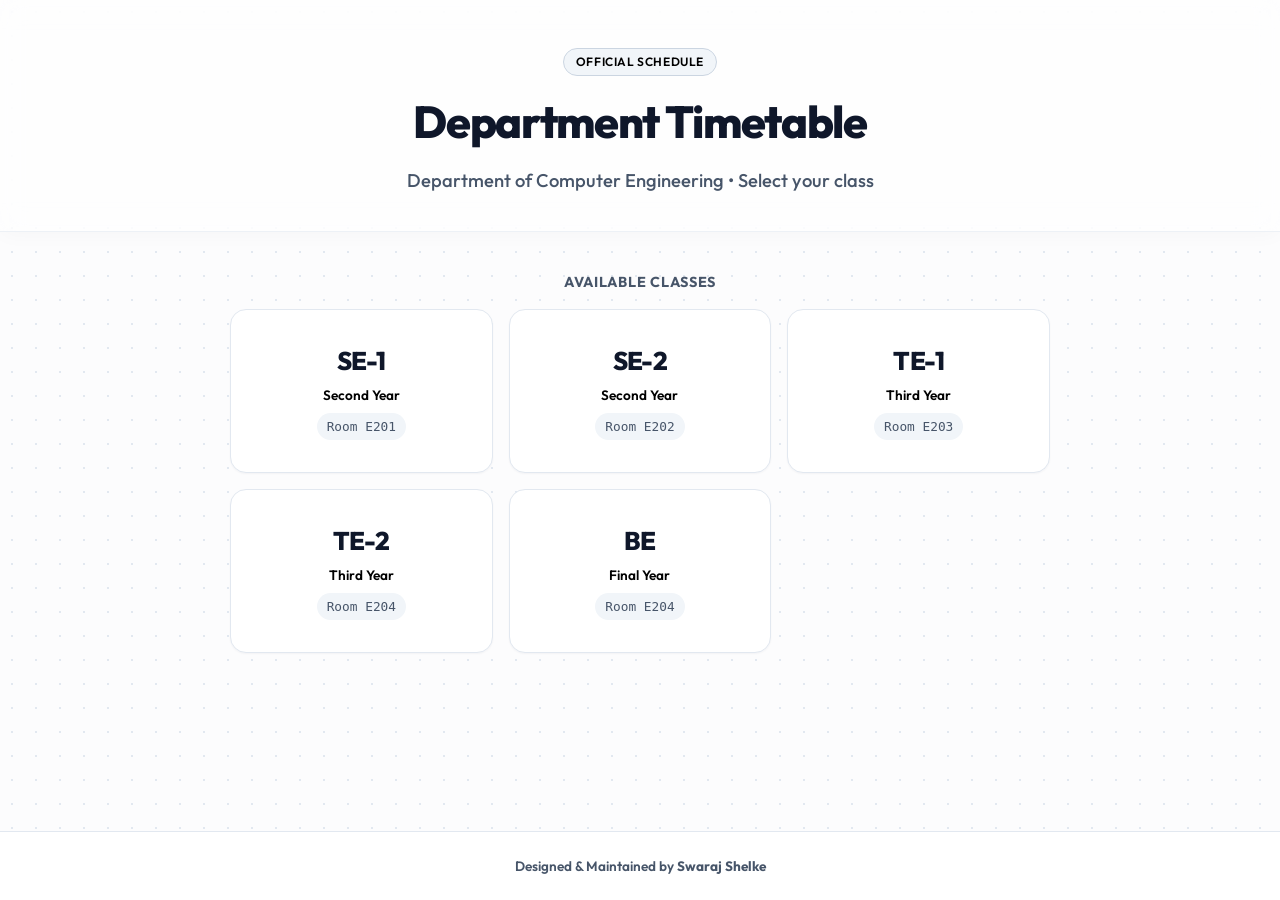
==== index.html @ cf3f2c9e "removed kilo" ====
<!DOCTYPE html>
<html lang="en">
<head>
  <meta charset="UTF-8" />
  <meta name="viewport" content="width=device-width, initial-scale=1.0, maximum-scale=1.0" />
  <title>Department Timetable Viewer | Computer Engineering</title>
  <meta name="description" content="Fast, reliable, and clean class timetables for Computer Engineering students - SE1, SE2, TE1, TE2, and BE." />
  
  <!-- Styling -->
  <link rel="stylesheet" href="assets/css/style.css" />
</head>
<body>
  <div id="app">
    
    <!-- ==========================================
         LANDING VIEW (Class Selection)
         ========================================== -->
    <div id="landing-view" class="landing-container">
      <header class="landing-header">
        <div class="landing-badge">Official Schedule</div>
        <h1>Department Timetable</h1>
        <p>Department of Computer Engineering • Select your class</p>
      </header>

      <main class="landing-main">
        <div class="class-grid-title">Available Classes</div>
        <div class="class-grid">
          
          <div class="class-card" onclick="navigateTo('SE1')">
            <span class="class-card-name">SE-1</span>
            <span class="class-card-year">Second Year</span>
            <span class="class-card-room">Room E201</span>
          </div>

          <div class="class-card" onclick="navigateTo('SE2')">
            <span class="class-card-name">SE-2</span>
            <span class="class-card-year">Second Year</span>
            <span class="class-card-room">Room E202</span>
          </div>

          <div class="class-card" onclick="navigateTo('TE1')">
            <span class="class-card-name">TE-1</span>
            <span class="class-card-year">Third Year</span>
            <span class="class-card-room">Room E203</span>
          </div>

          <div class="class-card" onclick="navigateTo('TE2')">
            <span class="class-card-name">TE-2</span>
            <span class="class-card-year">Third Year</span>
            <span class="class-card-room">Room E204</span>
          </div>

          <div class="class-card" onclick="navigateTo('BE')">
            <span class="class-card-name">BE</span>
            <span class="class-card-year">Final Year</span>
            <span class="class-card-room">Room E204</span>
          </div>

        </div>
      </main>

      <footer class="footer">
        <div class="footer-content">
          <div class="footer-creator">Designed & Maintained by <strong>Swaraj Shelke</strong></div>
        </div>
      </footer>
    </div>

    <!-- ==========================================
         TIMETABLE VIEW (Dynamic Class Schedule)
         ========================================== -->
    <div id="timetable-view" class="view-container" style="display: none;">
      
      <!-- Sticky Topbar Header -->
      <header class="topbar">
        <button class="back-btn" onclick="navigateTo('landing')" title="Back to Classes" aria-label="Back to classes">
          &larr;
        </button>
        <div class="topbar-info">
          <h1 id="view-title">Class Timetable</h1>
          <p id="view-subtitle">Computer Engineering</p>
        </div>
        <div class="live-clock-badge">
          <span class="live-clock-dot"></span>
          <span id="live-clock">--:--</span>
        </div>
      </header>

      <!-- Sticky Day and Batch Filter Controls -->
      <div class="controls-wrapper">
        <div id="day-strip" class="day-strip">
          <!-- Day Buttons injected dynamically by js/app.js -->
        </div>

        <div id="batch-strip-wrapper" class="batch-strip" style="display: none;">
          <div id="batch-strip" class="batch-strip">
            <!-- Batch Buttons injected dynamically by js/app.js -->
          </div>
        </div>
      </div>

      <!-- Main Schedule Content -->
      <main id="timetable-content" class="timetable-container">
        <!-- Schedule Cards injected dynamically by js/app.js -->
      </main>

    </div>

  </div>

  <!-- Scripts -->
  <script src="assets/js/data.js"></script>
  <script src="assets/js/app.js"></script>
</body>
</html>
---- assets/css/style.css ----
/* =========================================================
   Department of Computer Engineering - Timetable Styles
   Designed for clean readability, fast scanning, and mobile UX
   ========================================================= */

@import url('https://fonts.googleapis.com/css2?family=Outfit:wght@400;500;600;700;800&display=swap');

:root {
  --bg-app: #fcfcfd;
  --bg-surface: #ffffff;
  --bg-elevated: #ffffff;
  --bg-muted: #f1f5f9;
  --bg-hover: #f8fafc;
  
  --border-subtle: #e2e8f0;
  --border-strong: #cbd5e1;
  
  --text-main: #0f172a;
  --text-muted: #475569;
  --text-dim: #94a3b8;
  
  --primary: #000000;
  --primary-hover: #1e293b;
  --primary-light: #f1f5f9;
  --primary-border: #cbd5e1;
  
  --live-bg: #ecfdf5;
  --live-text: #059669;
  --live-border: #a7f3d0;
  --live-dot: #10b981;
  
  --next-bg: #fffbeb;
  --next-text: #d97706;
  --next-border: #fde68a;
  
  --radius-sm: 8px;
  --radius-md: 12px;
  --radius-lg: 16px;
  --radius-full: 9999px;
  
  --shadow-sm: 0 1px 2px 0 rgba(15, 23, 42, 0.04);
  --shadow-md: 0 4px 12px -2px rgba(15, 23, 42, 0.06), 0 2px 4px -2px rgba(15, 23, 42, 0.03);
  --shadow-lg: 0 12px 24px -4px rgba(15, 23, 42, 0.08), 0 4px 6px -2px rgba(15, 23, 42, 0.03);
  --shadow-card: 0 2px 10px rgba(15, 23, 42, 0.04), 0 1px 2px rgba(15, 23, 42, 0.02);
}

/* Reset & Base */
*, *::before, *::after {
  box-sizing: border-box;
  margin: 0;
  padding: 0;
  -webkit-tap-highlight-color: transparent;
}

body {
  font-family: "Outfit", -apple-system, BlinkMacSystemFont, "Segoe UI", Roboto, sans-serif;
  background-color: var(--bg-app);
  color: var(--text-main);
  line-height: 1.5;
  min-height: 100vh;
  display: flex;
  flex-direction: column;
  -webkit-font-smoothing: antialiased;
  -moz-osx-font-smoothing: grayscale;
}

/* Animations */
@keyframes slideUpFade {
  0% { opacity: 0; transform: translateY(12px); }
  100% { opacity: 1; transform: translateY(0); }
}

.animate-enter {
  animation: slideUpFade 0.5s cubic-bezier(0.16, 1, 0.3, 1) forwards;
  opacity: 0;
}

#app {
  display: flex;
  flex-direction: column;
  min-height: 100vh;
  width: 100%;
}

/* =========================================================
   LANDING PAGE
   ========================================================= */
.landing-container {
  flex: 1;
  display: flex;
  flex-direction: column;
  min-height: 100vh;
  background-color: var(--bg-app);
  background-image: radial-gradient(var(--border-subtle) 1px, transparent 1px);
  background-size: 24px 24px;
}

.landing-header {
  background: rgba(255, 255, 255, 0.6);
  backdrop-filter: blur(12px);
  -webkit-backdrop-filter: blur(12px);
  padding: 48px 24px 36px;
  text-align: center;
  border-bottom: 1px solid rgba(226, 232, 240, 0.6);
  box-shadow: 0 4px 20px -2px rgba(15, 23, 42, 0.03);
}

.landing-badge {
  display: inline-flex;
  align-items: center;
  gap: 6px;
  padding: 4px 12px;
  background: var(--primary-light);
  color: var(--primary);
  border: 1px solid var(--primary-border);
  border-radius: var(--radius-full);
  font-size: 0.75rem;
  font-weight: 600;
  text-transform: uppercase;
  letter-spacing: 0.05em;
  margin-bottom: 12px;
}

.landing-header h1 {
  font-size: 2.8rem;
  font-weight: 800;
  color: var(--text-main);
  letter-spacing: -0.03em;
  margin-bottom: 12px;
}

.landing-header p {
  color: var(--text-muted);
  font-size: 1.15rem;
  font-weight: 500;
  max-width: 500px;
  margin: 0 auto;
}

.landing-main {
  flex: 1;
  padding: 40px 20px;
  max-width: 860px;
  margin: 0 auto;
  width: 100%;
}

.class-grid-title {
  font-size: 0.9rem;
  font-weight: 700;
  text-transform: uppercase;
  letter-spacing: 0.05em;
  color: var(--text-muted);
  margin-bottom: 16px;
  text-align: center;
}

.class-grid {
  display: grid;
  grid-template-columns: repeat(auto-fit, minmax(220px, 1fr));
  gap: 16px;
}

.class-card {
  background: var(--bg-surface);
  border: 1px solid var(--border-subtle);
  padding: 32px 24px;
  border-radius: var(--radius-lg);
  cursor: pointer;
  transition: all 0.3s cubic-bezier(0.16, 1, 0.3, 1);
  display: flex;
  flex-direction: column;
  align-items: center;
  text-align: center;
  box-shadow: var(--shadow-sm);
  position: relative;
  overflow: hidden;
}

.class-card::before {
  content: '';
  position: absolute;
  top: 0;
  left: 0;
  right: 0;
  height: 4px;
  background: var(--text-main);
  opacity: 0;
  transform: scaleX(0);
  transform-origin: center;
  transition: all 0.3s cubic-bezier(0.16, 1, 0.3, 1);
}

.class-card:hover {
  border-color: var(--border-strong);
  box-shadow: var(--shadow-lg);
  transform: translateY(-4px);
}

.class-card:hover::before {
  opacity: 1;
  transform: scaleX(1);
}

.class-card-name {
  font-size: 1.6rem;
  font-weight: 800;
  color: var(--text-main);
  letter-spacing: -0.02em;
  margin-bottom: 4px;
}

.class-card-year {
  font-size: 0.85rem;
  font-weight: 600;
  color: var(--primary);
  margin-bottom: 8px;
}

.class-card-room {
  display: inline-flex;
  align-items: center;
  gap: 4px;
  background: var(--bg-muted);
  padding: 4px 10px;
  border-radius: var(--radius-full);
  color: var(--text-muted);
  font-size: 0.8rem;
  font-weight: 500;
  font-family: monospace;
}

/* =========================================================
   TIMETABLE VIEW
   ========================================================= */
.view-container {
  flex: 1;
  display: flex;
  flex-direction: column;
  min-height: 100vh;
}

.topbar {
  background: var(--bg-surface);
  border-bottom: 1px solid var(--border-subtle);
  padding: 16px 20px;
  display: flex;
  align-items: center;
  gap: 16px;
  position: sticky;
  top: 0;
  z-index: 50;
  box-shadow: 0 1px 3px rgba(0, 0, 0, 0.03);
}

.back-btn {
  display: inline-flex;
  align-items: center;
  justify-content: center;
  width: 38px;
  height: 38px;
  background: var(--bg-muted);
  border: 1px solid var(--border-subtle);
  border-radius: var(--radius-md);
  color: var(--text-main);
  text-decoration: none;
  font-size: 1.2rem;
  font-weight: 600;
  transition: all 0.15s ease;
  cursor: pointer;
  flex-shrink: 0;
}

.back-btn:hover {
  background: var(--bg-hover);
  color: var(--primary);
  border-color: var(--primary-border);
}

.topbar-info {
  flex: 1;
  min-width: 0;
}

.topbar-info h1 {
  font-size: 1.25rem;
  font-weight: 800;
  color: var(--text-main);
  letter-spacing: -0.01em;
  white-space: nowrap;
  overflow: hidden;
  text-overflow: ellipsis;
}

.topbar-info p {
  color: var(--text-muted);
  font-size: 0.8rem;
  font-weight: 500;
  white-space: nowrap;
  overflow: hidden;
  text-overflow: ellipsis;
}

.live-clock-badge {
  display: inline-flex;
  align-items: center;
  gap: 6px;
  background: var(--bg-muted);
  border: 1px solid var(--border-subtle);
  padding: 6px 12px;
  border-radius: var(--radius-full);
  font-size: 0.75rem;
  font-family: monospace;
  font-weight: 600;
  color: var(--text-muted);
}

.live-clock-dot {
  width: 6px;
  height: 6px;
  border-radius: 50%;
  background: var(--live-dot);
  animation: pulse-dot 1.5s infinite;
}

@keyframes pulse-dot {
  0%, 100% { opacity: 1; transform: scale(1); }
  50% { opacity: 0.4; transform: scale(0.85); }
}

/* Filter Controls Wrapper */
.controls-wrapper {
  background: var(--bg-surface);
  border-bottom: 1px solid var(--border-subtle);
  padding: 12px 20px;
  display: flex;
  flex-direction: column;
  gap: 10px;
  position: sticky;
  top: 71px;
  z-index: 40;
}

/* Day Strip */
.day-strip {
  display: flex;
  gap: 8px;
  overflow-x: auto;
  padding-bottom: 2px;
  scrollbar-width: none;
}

.day-strip::-webkit-scrollbar {
  display: none;
}

.day-btn {
  flex: 1;
  min-width: 58px;
  padding: 8px 12px;
  border: 1px solid var(--border-subtle);
  background: var(--bg-surface);
  border-radius: var(--radius-md);
  color: var(--text-muted);
  font-size: 0.85rem;
  font-weight: 600;
  cursor: pointer;
  transition: all 0.15s ease;
  text-align: center;
  position: relative;
}

.day-btn:hover {
  border-color: var(--border-strong);
  color: var(--text-main);
  background: var(--bg-muted);
}

.day-btn.active {
  background: var(--primary);
  border-color: var(--primary);
  color: #ffffff;
  box-shadow: 0 2px 6px rgba(37, 99, 235, 0.25);
}

.day-btn.is-today::after {
  content: '';
  position: absolute;
  bottom: 3px;
  left: 50%;
  transform: translateX(-50%);
  width: 4px;
  height: 4px;
  border-radius: 50%;
  background: currentColor;
}

/* Batch Filter Strip */
.batch-strip {
  display: flex;
  align-items: center;
  gap: 6px;
  overflow-x: auto;
  padding-bottom: 2px;
  scrollbar-width: none;
}

.batch-strip::-webkit-scrollbar {
  display: none;
}

.batch-label {
  font-size: 0.75rem;
  font-weight: 700;
  color: var(--text-dim);
  text-transform: uppercase;
  letter-spacing: 0.05em;
  margin-right: 4px;
  flex-shrink: 0;
}

.batch-btn {
  padding: 4px 10px;
  border: 1px solid var(--border-subtle);
  background: var(--bg-muted);
  border-radius: var(--radius-full);
  color: var(--text-muted);
  font-size: 0.75rem;
  font-weight: 600;
  cursor: pointer;
  transition: all 0.15s ease;
  white-space: nowrap;
}

.batch-btn:hover {
  border-color: var(--border-strong);
  color: var(--text-main);
}

.batch-btn.active {
  background: var(--text-main);
  border-color: var(--text-main);
  color: #ffffff;
}

/* Timetable Container */
.timetable-container {
  flex: 1;
  max-width: 760px;
  margin: 0 auto;
  width: 100%;
  padding: 20px 16px 40px;
  display: flex;
  flex-direction: column;
  gap: 12px;
}

/* Lecture Card */
.lecture-card {
  background: var(--bg-surface);
  border: 1px solid var(--border-subtle);
  border-radius: var(--radius-lg);
  padding: 16px 18px;
  display: flex;
  flex-direction: column;
  gap: 8px;
  box-shadow: var(--shadow-card);
  transition: transform 0.15s ease, box-shadow 0.15s ease;
  position: relative;
}

.lecture-card:hover {
  box-shadow: var(--shadow-md);
}

.lecture-card.live {
  border-color: var(--live-border);
  background: linear-gradient(135deg, #ffffff 0%, var(--live-bg) 100%);
  box-shadow: 0 4px 14px rgba(16, 185, 129, 0.12);
}

.lecture-card.next {
  border-color: var(--next-border);
  background: linear-gradient(135deg, #ffffff 0%, var(--next-bg) 100%);
  box-shadow: 0 4px 14px rgba(245, 158, 11, 0.1);
}

.card-head {
  display: flex;
  justify-content: space-between;
  align-items: center;
}

.time-tag {
  font-size: 0.8rem;
  font-weight: 600;
  color: var(--text-muted);
  font-family: monospace;
}

.status-badge {
  display: inline-flex;
  align-items: center;
  gap: 5px;
  padding: 3px 8px;
  border-radius: var(--radius-full);
  font-size: 0.7rem;
  font-weight: 700;
  text-transform: uppercase;
  letter-spacing: 0.04em;
}

.status-badge.live {
  background: var(--live-bg);
  color: var(--live-text);
  border: 1px solid var(--live-border);
}

.status-badge.live::before {
  content: '';
  width: 6px;
  height: 6px;
  border-radius: 50%;
  background: var(--live-dot);
  animation: pulse-dot 1.5s infinite;
}

.status-badge.next {
  background: var(--next-bg);
  color: var(--next-text);
  border: 1px solid var(--next-border);
}

.card-subject-row {
  display: flex;
  align-items: baseline;
  gap: 8px;
  flex-wrap: wrap;
}

.card-subject-code {
  font-size: 1.15rem;
  font-weight: 800;
  color: var(--text-main);
  letter-spacing: -0.01em;
}

.card-subject-name {
  font-size: 0.9rem;
  font-weight: 500;
  color: var(--text-muted);
}

.card-meta-row {
  display: flex;
  justify-content: space-between;
  align-items: center;
  font-size: 0.8rem;
  padding-top: 4px;
  border-top: 1px solid var(--bg-muted);
}

.card-prof {
  color: var(--text-muted);
  font-weight: 600;
}

.card-room {
  background: var(--bg-muted);
  border: 1px solid var(--border-subtle);
  padding: 2px 8px;
  border-radius: var(--radius-sm);
  color: var(--text-muted);
  font-size: 0.75rem;
  font-weight: 600;
  font-family: monospace;
}

/* Practical Header & Matrix */
.practical-header-title {
  font-size: 0.75rem;
  font-weight: 700;
  text-transform: uppercase;
  letter-spacing: 0.05em;
  color: var(--primary);
  margin-bottom: 6px;
}

.batch-matrix {
  display: grid;
  grid-template-columns: repeat(auto-fill, minmax(140px, 1fr));
  gap: 8px;
  margin-top: 4px;
}

.matrix-cell {
  background: var(--bg-muted);
  border: 1px solid var(--border-subtle);
  border-radius: var(--radius-md);
  padding: 8px 10px;
  display: flex;
  flex-direction: column;
  gap: 2px;
}

.matrix-cell.highlight-batch {
  border-color: var(--primary);
  background: var(--primary-light);
}

.cell-batch {
  font-size: 0.7rem;
  font-weight: 700;
  color: var(--primary);
  text-transform: uppercase;
}

.cell-subject {
  font-size: 0.82rem;
  font-weight: 700;
  color: var(--text-main);
}

.cell-prof {
  font-size: 0.7rem;
  color: var(--text-muted);
}

.cell-room {
  font-size: 0.68rem;
  color: var(--text-dim);
  font-family: monospace;
}

/* Single Batch Focused Practical Card */
.focused-batch-card {
  display: flex;
  flex-direction: column;
  gap: 4px;
}

.focused-batch-title {
  font-size: 1.05rem;
  font-weight: 800;
  color: var(--text-main);
}

.focused-batch-sub {
  font-size: 0.8rem;
  font-weight: 600;
  color: var(--primary);
}

/* Break Card */
.break-card {
  background: transparent;
  border: 1px dashed var(--border-strong);
  border-radius: var(--radius-md);
  padding: 10px 16px;
  display: flex;
  justify-content: space-between;
  align-items: center;
  color: var(--text-muted);
}

.break-label {
  font-size: 0.8rem;
  font-weight: 700;
  text-transform: uppercase;
  letter-spacing: 0.05em;
}

.break-time {
  font-size: 0.75rem;
  font-family: monospace;
}

/* Empty State */
.empty-schedule {
  background: var(--bg-surface);
  border: 1px dashed var(--border-strong);
  border-radius: var(--radius-lg);
  padding: 48px 24px;
  text-align: center;
  color: var(--text-muted);
}

.empty-schedule h3 {
  font-size: 1.1rem;
  font-weight: 700;
  color: var(--text-main);
  margin-bottom: 4px;
}

.empty-schedule p {
  font-size: 0.85rem;
}

/* =========================================================
   FOOTER
   ========================================================= */
.footer {
  background: var(--bg-surface);
  border-top: 1px solid var(--border-subtle);
  padding: 24px 20px;
  text-align: center;
  margin-top: auto;
}

.footer-content {
  display: flex;
  flex-direction: column;
  align-items: center;
  gap: 10px;
  max-width: 600px;
  margin: 0 auto;
}

.footer-creator {
  font-size: 0.85rem;
  font-weight: 600;
  color: var(--text-muted);
}

.footer-socials {
  display: flex;
  justify-content: center;
  gap: 20px;
}

.footer-socials a {
  color: var(--text-muted);
  text-decoration: none;
  font-size: 0.8rem;
  font-weight: 600;
  transition: color 0.15s ease;
}

.footer-socials a:hover {
  color: var(--primary);
}

/* Responsive adjustments */
@media (max-width: 640px) {
  .landing-header { padding: 32px 16px 24px; }
  .landing-header h1 { font-size: 1.75rem; }
  .landing-main { padding: 24px 16px; }
  .controls-wrapper { top: 69px; padding: 10px 16px; }
  .topbar { padding: 12px 16px; }
  .timetable-container { padding: 16px 12px 32px; }
  .batch-matrix { grid-template-columns: 1fr 1fr; }
}
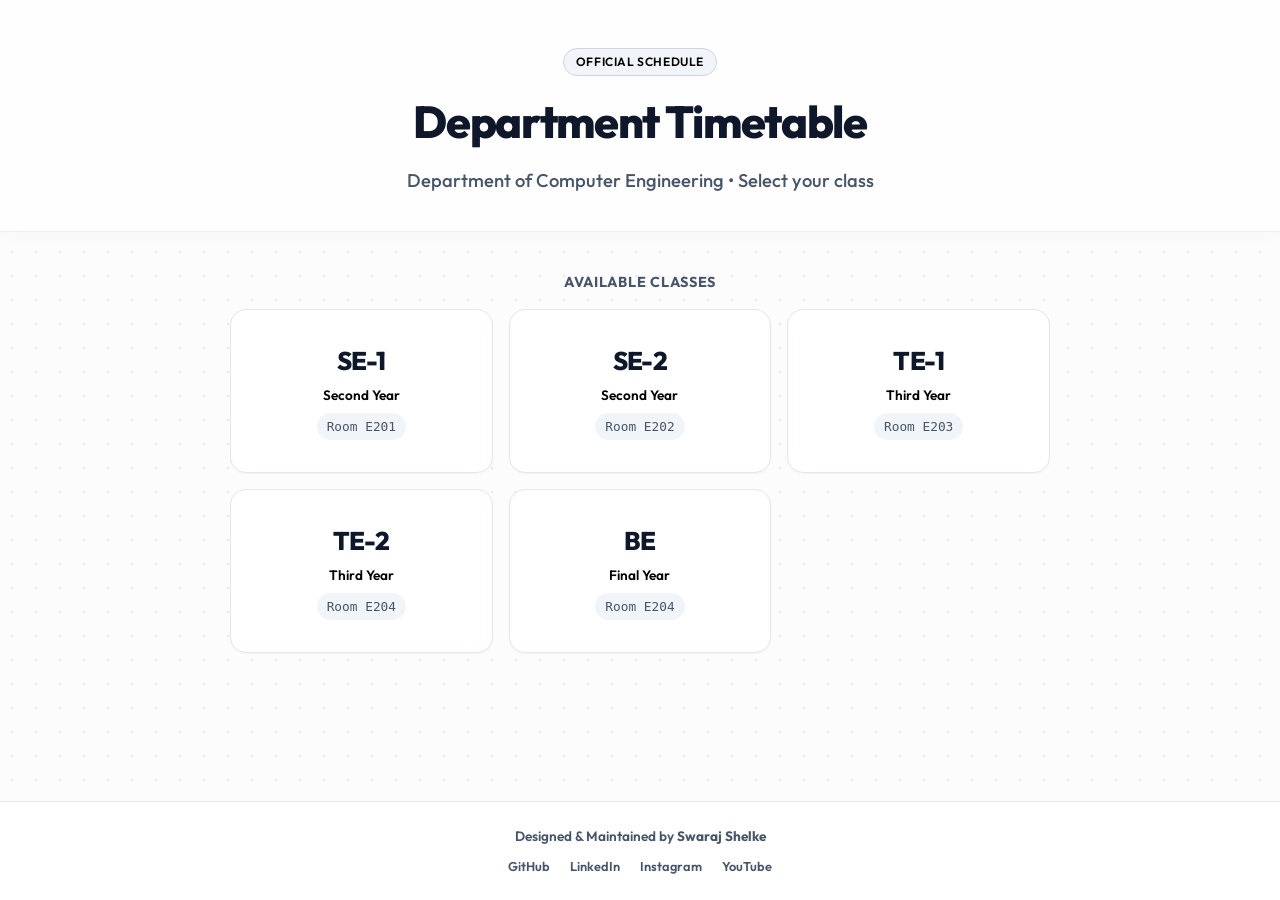
==== commit c1c66f6a: "Fixed socials" ====
--- a/index.html
+++ b/index.html
@@ -62,6 +62,12 @@
       <footer class="footer">
         <div class="footer-content">
           <div class="footer-creator">Designed & Maintained by <strong>Swaraj Shelke</strong></div>
+          <div class="footer-socials">
+            <a href="https://github.com/swarajshelke12" target="_blank" rel="noopener">GitHub</a>
+            <a href="https://www.linkedin.com/in/swaraj-shelke-0a3a752b8/" target="_blank" rel="noopener">LinkedIn</a>
+            <a href="https://www.instagram.com/swarajshelke12" target="_blank" rel="noopener">Instagram</a>
+            <a href="https://www.youtube.com/@swaraj_shelke" target="_blank" rel="noopener">YouTube</a>
+          </div>
         </div>
       </footer>
     </div>
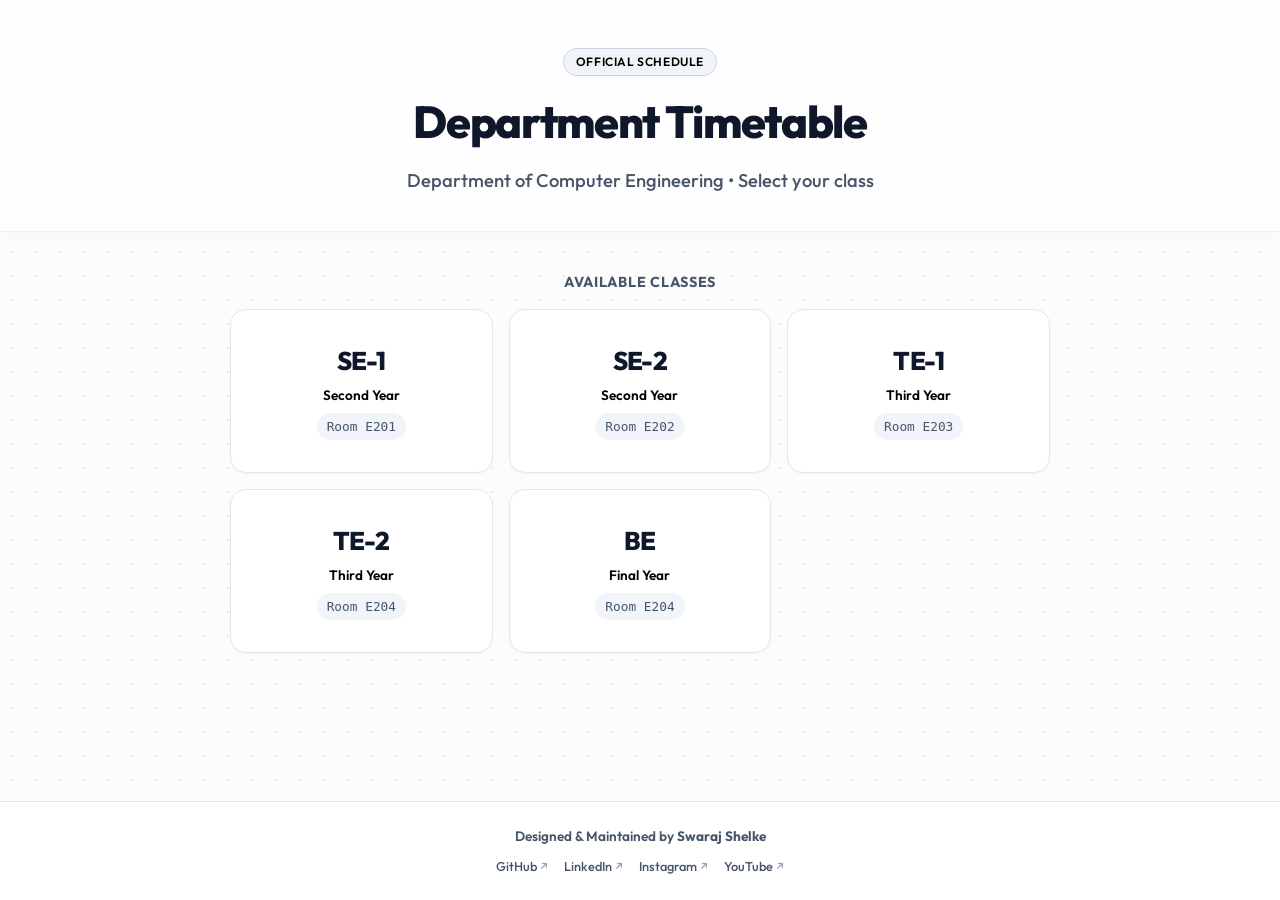
==== commit b377ec91: "feat(pwa): add web app manifest and mobile app meta tags" ====
--- a/index.html
+++ b/index.html
@@ -5,7 +5,13 @@
   <meta name="viewport" content="width=device-width, initial-scale=1.0, maximum-scale=1.0" />
   <title>Department Timetable Viewer | Computer Engineering</title>
   <meta name="description" content="Fast, reliable, and clean class timetables for Computer Engineering students - SE1, SE2, TE1, TE2, and BE." />
+  <meta name="theme-color" content="#000000" />
+  <meta name="mobile-web-app-capable" content="yes" />
+  <meta name="apple-mobile-web-app-status-bar-style" content="default" />
   
+  <!-- Manifest -->
+  <link rel="manifest" href="manifest.json" />
+
   <!-- Styling -->
   <link rel="stylesheet" href="assets/css/style.css" />
 </head>
@@ -64,9 +70,9 @@
           <div class="footer-creator">Designed & Maintained by <strong>Swaraj Shelke</strong></div>
           <div class="footer-socials">
             <a href="https://github.com/swarajshelke12" target="_blank" rel="noopener">GitHub</a>
-            <a href="https://www.linkedin.com/in/swaraj-shelke-0a3a752b8/" target="_blank" rel="noopener">LinkedIn</a>
+            <a href="https://www.linkedin.com/in/swaraj-shelke-0a3a752b8" target="_blank" rel="noopener">LinkedIn</a>
             <a href="https://www.instagram.com/swarajshelke12" target="_blank" rel="noopener">Instagram</a>
-            <a href="https://www.youtube.com/@swaraj_shelke" target="_blank" rel="noopener">YouTube</a>
+            <a href="https://youtube.com/@swarajshelke12" target="_blank" rel="noopener">YouTube</a>
           </div>
         </div>
       </footer>
--- a/assets/css/style.css
+++ b/assets/css/style.css
@@ -725,19 +725,35 @@
 .footer-socials {
   display: flex;
   justify-content: center;
-  gap: 20px;
+  flex-wrap: wrap;
+  gap: 16px;
 }
 
 .footer-socials a {
   color: var(--text-muted);
   text-decoration: none;
   font-size: 0.8rem;
-  font-weight: 600;
+  font-weight: 500;
+  display: inline-flex;
+  align-items: center;
+  gap: 3px;
   transition: color 0.15s ease;
+}
+
+.footer-socials a::after {
+  content: "↗";
+  font-size: 0.75rem;
+  color: var(--text-dim);
+  transition: transform 0.15s ease, color 0.15s ease;
 }
 
 .footer-socials a:hover {
   color: var(--primary);
+}
+
+.footer-socials a:hover::after {
+  color: var(--primary);
+  transform: translate(2px, -2px);
 }
 
 /* Responsive adjustments */
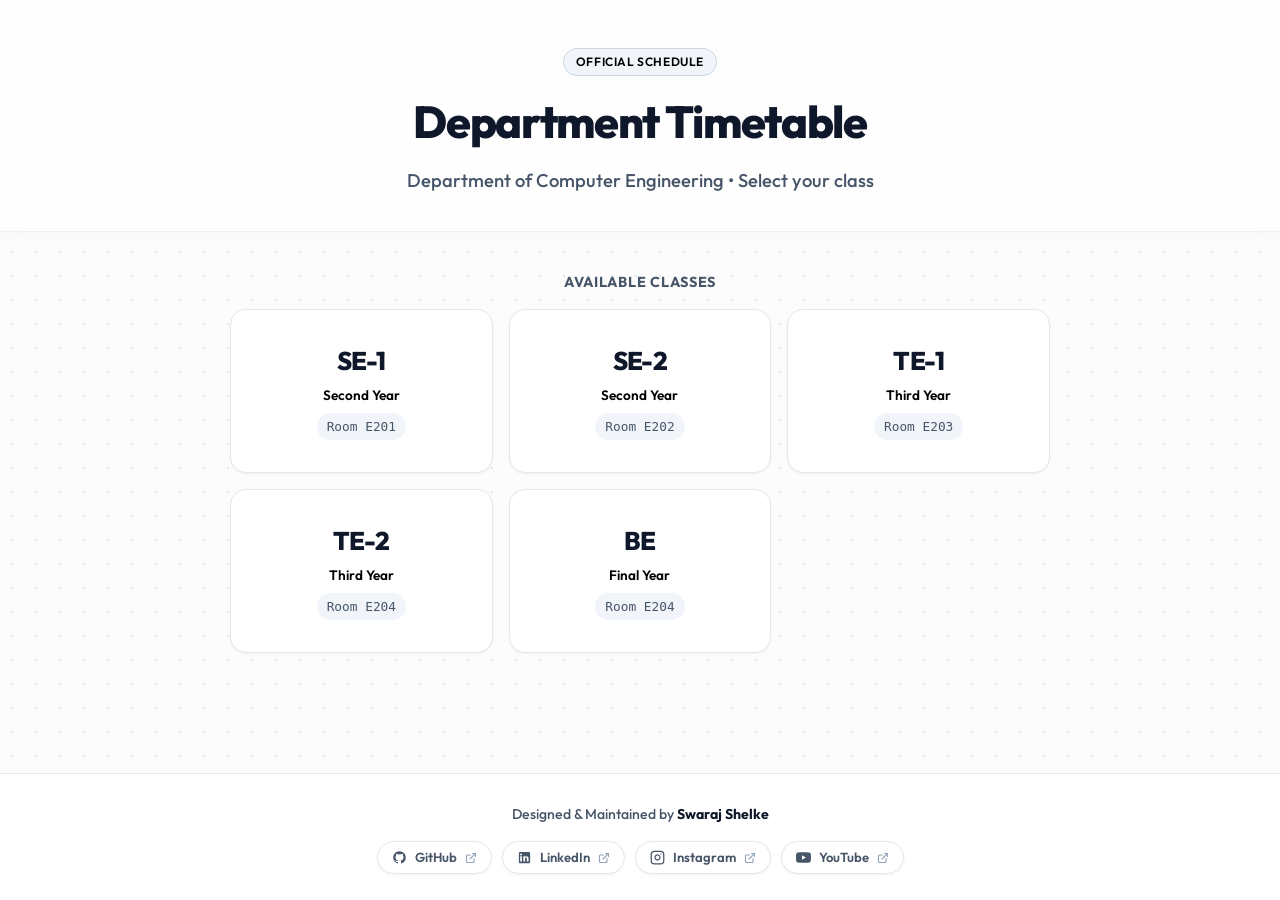
==== commit ae1769fe: "Fixed socials" ====
--- a/index.html
+++ b/index.html
@@ -9,8 +9,20 @@
   <meta name="mobile-web-app-capable" content="yes" />
   <meta name="apple-mobile-web-app-status-bar-style" content="default" />
   
+  <!-- Open Graph & Social Preview -->
+  <meta property="og:type" content="website" />
+  <meta property="og:title" content="Department Timetable Viewer | Computer Engineering" />
+  <meta property="og:description" content="Fast, reliable, and clean class timetables for Computer Engineering students - SE1, SE2, TE1, TE2, and BE." />
+  <meta property="og:site_name" content="GSMV Timetable" />
+  <meta name="twitter:card" content="summary" />
+  <meta name="twitter:title" content="Department Timetable Viewer | Computer Engineering" />
+  <meta name="twitter:description" content="Fast, reliable, and clean class timetables for Computer Engineering students." />
+  
   <!-- Manifest -->
   <link rel="manifest" href="manifest.json" />
+
+  <!-- Favicon -->
+  <link rel="icon" type="image/svg+xml" href="assets/icons/favicon.svg" />
 
   <!-- Styling -->
   <link rel="stylesheet" href="assets/css/style.css" />
@@ -32,31 +44,31 @@
         <div class="class-grid-title">Available Classes</div>
         <div class="class-grid">
           
-          <div class="class-card" onclick="navigateTo('SE1')">
+          <div class="class-card" role="button" tabindex="0" onclick="navigateTo('SE1')" aria-label="View SE-1 timetable, Room E201">
             <span class="class-card-name">SE-1</span>
             <span class="class-card-year">Second Year</span>
             <span class="class-card-room">Room E201</span>
           </div>
 
-          <div class="class-card" onclick="navigateTo('SE2')">
+          <div class="class-card" role="button" tabindex="0" onclick="navigateTo('SE2')" aria-label="View SE-2 timetable, Room E202">
             <span class="class-card-name">SE-2</span>
             <span class="class-card-year">Second Year</span>
             <span class="class-card-room">Room E202</span>
           </div>
 
-          <div class="class-card" onclick="navigateTo('TE1')">
+          <div class="class-card" role="button" tabindex="0" onclick="navigateTo('TE1')" aria-label="View TE-1 timetable, Room E203">
             <span class="class-card-name">TE-1</span>
             <span class="class-card-year">Third Year</span>
             <span class="class-card-room">Room E203</span>
           </div>
 
-          <div class="class-card" onclick="navigateTo('TE2')">
+          <div class="class-card" role="button" tabindex="0" onclick="navigateTo('TE2')" aria-label="View TE-2 timetable, Room E204">
             <span class="class-card-name">TE-2</span>
             <span class="class-card-year">Third Year</span>
             <span class="class-card-room">Room E204</span>
           </div>
 
-          <div class="class-card" onclick="navigateTo('BE')">
+          <div class="class-card" role="button" tabindex="0" onclick="navigateTo('BE')" aria-label="View BE timetable, Room E204">
             <span class="class-card-name">BE</span>
             <span class="class-card-year">Final Year</span>
             <span class="class-card-room">Room E204</span>
@@ -67,12 +79,54 @@
 
       <footer class="footer">
         <div class="footer-content">
-          <div class="footer-creator">Designed & Maintained by <strong>Swaraj Shelke</strong></div>
+          <div class="footer-creator">Designed &amp; Maintained by <strong>Swaraj Shelke</strong></div>
           <div class="footer-socials">
-            <a href="https://github.com/swarajshelke12" target="_blank" rel="noopener">GitHub</a>
-            <a href="https://www.linkedin.com/in/swaraj-shelke-0a3a752b8" target="_blank" rel="noopener">LinkedIn</a>
-            <a href="https://www.instagram.com/swarajshelke12" target="_blank" rel="noopener">Instagram</a>
-            <a href="https://youtube.com/@swarajshelke12" target="_blank" rel="noopener">YouTube</a>
+            <a href="https://github.com/swarajshelke12" target="_blank" rel="noopener noreferrer" class="social-link-btn btn-github" aria-label="GitHub profile of Swaraj Shelke (opens in new tab)">
+              <svg class="social-icon" width="16" height="16" viewBox="0 0 24 24" fill="currentColor" aria-hidden="true">
+                <path fill-rule="evenodd" clip-rule="evenodd" d="M12 2C6.477 2 2 6.484 2 12.017c0 4.425 2.865 8.18 6.839 9.504.5.092.682-.217.682-.483 0-.237-.008-.868-.013-1.703-2.782.605-3.369-1.343-3.369-1.343-.454-1.158-1.11-1.466-1.11-1.466-.908-.62.069-.608.069-.608 1.003.07 1.53 1.032 1.53 1.032.892 1.53 2.341 1.088 2.91.832.092-.647.35-1.088.636-1.338-2.22-.253-4.555-1.113-4.555-4.951 0-1.093.39-1.988 1.029-2.688-.103-.253-.446-1.272.098-2.65 0 0 .84-.27 2.75 1.026A9.564 9.564 0 0112 6.844c.85.004 1.705.115 2.504.337 1.909-1.296 2.747-1.027 2.747-1.027.546 1.379.202 2.398.1 2.651.64.7 1.028 1.595 1.028 2.688 0 3.848-2.339 4.695-4.566 4.943.359.309.678.92.678 1.855 0 1.338-.012 2.419-.012 2.747 0 .268.18.58.688.482A10.019 10.019 0 0022 12.017C22 6.484 17.522 2 12 2z"/>
+              </svg>
+              <span class="social-label">GitHub</span>
+              <svg class="external-link-icon" width="12" height="12" viewBox="0 0 24 24" fill="none" stroke="currentColor" stroke-width="2.2" stroke-linecap="round" stroke-linejoin="round" aria-hidden="true">
+                <path d="M18 13v6a2 2 0 0 1-2 2H5a2 2 0 0 1-2-2V8a2 2 0 0 1 2-2h6"></path>
+                <polyline points="15 3 21 3 21 9"></polyline>
+                <line x1="10" y1="14" x2="21" y2="3"></line>
+              </svg>
+            </a>
+            <a href="https://www.linkedin.com/in/swaraj-shelke-0a3a752b8" target="_blank" rel="noopener noreferrer" class="social-link-btn btn-linkedin" aria-label="LinkedIn profile of Swaraj Shelke (opens in new tab)">
+              <svg class="social-icon" width="16" height="16" viewBox="0 0 24 24" fill="currentColor" aria-hidden="true">
+                <path d="M19 3a2 2 0 0 1 2 2v14a2 2 0 0 1-2 2H5a2 2 0 0 1-2-2V5a2 2 0 0 1 2-2h14m-.5 15.5v-5.3a3.26 3.26 0 0 0-3.26-3.26c-.85 0-1.84.52-2.28 1.3v-1.11h-2.79v8.37h2.79v-4.93c0-.77.62-1.4 1.39-1.4a1.4 1.4 0 0 1 1.4 1.4v4.93h2.75M6.46 8.76a1.59 1.59 0 1 0-.02-3.18 1.59 1.59 0 0 0 .02 3.18m1.37 9.74v-8.37H5.1v8.37h2.73z"/>
+              </svg>
+              <span class="social-label">LinkedIn</span>
+              <svg class="external-link-icon" width="12" height="12" viewBox="0 0 24 24" fill="none" stroke="currentColor" stroke-width="2.2" stroke-linecap="round" stroke-linejoin="round" aria-hidden="true">
+                <path d="M18 13v6a2 2 0 0 1-2 2H5a2 2 0 0 1-2-2V8a2 2 0 0 1 2-2h6"></path>
+                <polyline points="15 3 21 3 21 9"></polyline>
+                <line x1="10" y1="14" x2="21" y2="3"></line>
+              </svg>
+            </a>
+            <a href="https://www.instagram.com/swarajshelke12" target="_blank" rel="noopener noreferrer" class="social-link-btn btn-instagram" aria-label="Instagram profile of Swaraj Shelke (opens in new tab)">
+              <svg class="social-icon" width="16" height="16" viewBox="0 0 24 24" fill="none" stroke="currentColor" stroke-width="2" stroke-linecap="round" stroke-linejoin="round" aria-hidden="true">
+                <rect x="2" y="2" width="20" height="20" rx="5" ry="5"></rect>
+                <path d="M16 11.37A4 4 0 1 1 12.63 8 4 4 0 0 1 16 11.37z"></path>
+                <line x1="17.5" y1="6.5" x2="17.51" y2="6.5"></line>
+              </svg>
+              <span class="social-label">Instagram</span>
+              <svg class="external-link-icon" width="12" height="12" viewBox="0 0 24 24" fill="none" stroke="currentColor" stroke-width="2.2" stroke-linecap="round" stroke-linejoin="round" aria-hidden="true">
+                <path d="M18 13v6a2 2 0 0 1-2 2H5a2 2 0 0 1-2-2V8a2 2 0 0 1 2-2h6"></path>
+                <polyline points="15 3 21 3 21 9"></polyline>
+                <line x1="10" y1="14" x2="21" y2="3"></line>
+              </svg>
+            </a>
+            <a href="https://youtube.com/@swarajshelke12" target="_blank" rel="noopener noreferrer" class="social-link-btn btn-youtube" aria-label="YouTube channel of Swaraj Shelke (opens in new tab)">
+              <svg class="social-icon" width="16" height="16" viewBox="0 0 24 24" fill="currentColor" aria-hidden="true">
+                <path d="M23.498 6.186a3.016 3.016 0 0 0-2.122-2.136C19.505 3.5 12 3.5 12 3.5s-7.505 0-9.377.55a3.016 3.016 0 0 0-2.122 2.136C0 8.07 0 12 0 12s0 3.93.502 5.814a3.016 3.016 0 0 0 2.122 2.136c1.871.55 9.376.55 9.376.55s7.505 0 9.377-.55a3.015 3.015 0 0 0 2.122-2.136C24 15.93 24 12 24 12s0-3.93-.502-5.814zM9.545 15.568V8.432L15.818 12l-6.273 3.568z"/>
+              </svg>
+              <span class="social-label">YouTube</span>
+              <svg class="external-link-icon" width="12" height="12" viewBox="0 0 24 24" fill="none" stroke="currentColor" stroke-width="2.2" stroke-linecap="round" stroke-linejoin="round" aria-hidden="true">
+                <path d="M18 13v6a2 2 0 0 1-2 2H5a2 2 0 0 1-2-2V8a2 2 0 0 1 2-2h6"></path>
+                <polyline points="15 3 21 3 21 9"></polyline>
+                <line x1="10" y1="14" x2="21" y2="3"></line>
+              </svg>
+            </a>
           </div>
         </div>
       </footer>
@@ -116,6 +170,60 @@
         <!-- Schedule Cards injected dynamically by js/app.js -->
       </main>
 
+      <footer class="footer">
+        <div class="footer-content">
+          <div class="footer-creator">Designed &amp; Maintained by <strong>Swaraj Shelke</strong></div>
+          <div class="footer-socials">
+            <a href="https://github.com/swarajshelke12" target="_blank" rel="noopener noreferrer" class="social-link-btn btn-github" aria-label="GitHub profile of Swaraj Shelke (opens in new tab)">
+              <svg class="social-icon" width="16" height="16" viewBox="0 0 24 24" fill="currentColor" aria-hidden="true">
+                <path fill-rule="evenodd" clip-rule="evenodd" d="M12 2C6.477 2 2 6.484 2 12.017c0 4.425 2.865 8.18 6.839 9.504.5.092.682-.217.682-.483 0-.237-.008-.868-.013-1.703-2.782.605-3.369-1.343-3.369-1.343-.454-1.158-1.11-1.466-1.11-1.466-.908-.62.069-.608.069-.608 1.003.07 1.53 1.032 1.53 1.032.892 1.53 2.341 1.088 2.91.832.092-.647.35-1.088.636-1.338-2.22-.253-4.555-1.113-4.555-4.951 0-1.093.39-1.988 1.029-2.688-.103-.253-.446-1.272.098-2.65 0 0 .84-.27 2.75 1.026A9.564 9.564 0 0112 6.844c.85.004 1.705.115 2.504.337 1.909-1.296 2.747-1.027 2.747-1.027.546 1.379.202 2.398.1 2.651.64.7 1.028 1.595 1.028 2.688 0 3.848-2.339 4.695-4.566 4.943.359.309.678.92.678 1.855 0 1.338-.012 2.419-.012 2.747 0 .268.18.58.688.482A10.019 10.019 0 0022 12.017C22 6.484 17.522 2 12 2z"/>
+              </svg>
+              <span class="social-label">GitHub</span>
+              <svg class="external-link-icon" width="12" height="12" viewBox="0 0 24 24" fill="none" stroke="currentColor" stroke-width="2.2" stroke-linecap="round" stroke-linejoin="round" aria-hidden="true">
+                <path d="M18 13v6a2 2 0 0 1-2 2H5a2 2 0 0 1-2-2V8a2 2 0 0 1 2-2h6"></path>
+                <polyline points="15 3 21 3 21 9"></polyline>
+                <line x1="10" y1="14" x2="21" y2="3"></line>
+              </svg>
+            </a>
+            <a href="https://www.linkedin.com/in/swaraj-shelke-0a3a752b8" target="_blank" rel="noopener noreferrer" class="social-link-btn btn-linkedin" aria-label="LinkedIn profile of Swaraj Shelke (opens in new tab)">
+              <svg class="social-icon" width="16" height="16" viewBox="0 0 24 24" fill="currentColor" aria-hidden="true">
+                <path d="M19 3a2 2 0 0 1 2 2v14a2 2 0 0 1-2 2H5a2 2 0 0 1-2-2V5a2 2 0 0 1 2-2h14m-.5 15.5v-5.3a3.26 3.26 0 0 0-3.26-3.26c-.85 0-1.84.52-2.28 1.3v-1.11h-2.79v8.37h2.79v-4.93c0-.77.62-1.4 1.39-1.4a1.4 1.4 0 0 1 1.4 1.4v4.93h2.75M6.46 8.76a1.59 1.59 0 1 0-.02-3.18 1.59 1.59 0 0 0 .02 3.18m1.37 9.74v-8.37H5.1v8.37h2.73z"/>
+              </svg>
+              <span class="social-label">LinkedIn</span>
+              <svg class="external-link-icon" width="12" height="12" viewBox="0 0 24 24" fill="none" stroke="currentColor" stroke-width="2.2" stroke-linecap="round" stroke-linejoin="round" aria-hidden="true">
+                <path d="M18 13v6a2 2 0 0 1-2 2H5a2 2 0 0 1-2-2V8a2 2 0 0 1 2-2h6"></path>
+                <polyline points="15 3 21 3 21 9"></polyline>
+                <line x1="10" y1="14" x2="21" y2="3"></line>
+              </svg>
+            </a>
+            <a href="https://www.instagram.com/swarajshelke12" target="_blank" rel="noopener noreferrer" class="social-link-btn btn-instagram" aria-label="Instagram profile of Swaraj Shelke (opens in new tab)">
+              <svg class="social-icon" width="16" height="16" viewBox="0 0 24 24" fill="none" stroke="currentColor" stroke-width="2" stroke-linecap="round" stroke-linejoin="round" aria-hidden="true">
+                <rect x="2" y="2" width="20" height="20" rx="5" ry="5"></rect>
+                <path d="M16 11.37A4 4 0 1 1 12.63 8 4 4 0 0 1 16 11.37z"></path>
+                <line x1="17.5" y1="6.5" x2="17.51" y2="6.5"></line>
+              </svg>
+              <span class="social-label">Instagram</span>
+              <svg class="external-link-icon" width="12" height="12" viewBox="0 0 24 24" fill="none" stroke="currentColor" stroke-width="2.2" stroke-linecap="round" stroke-linejoin="round" aria-hidden="true">
+                <path d="M18 13v6a2 2 0 0 1-2 2H5a2 2 0 0 1-2-2V8a2 2 0 0 1 2-2h6"></path>
+                <polyline points="15 3 21 3 21 9"></polyline>
+                <line x1="10" y1="14" x2="21" y2="3"></line>
+              </svg>
+            </a>
+            <a href="https://youtube.com/@swarajshelke12" target="_blank" rel="noopener noreferrer" class="social-link-btn btn-youtube" aria-label="YouTube channel of Swaraj Shelke (opens in new tab)">
+              <svg class="social-icon" width="16" height="16" viewBox="0 0 24 24" fill="currentColor" aria-hidden="true">
+                <path d="M23.498 6.186a3.016 3.016 0 0 0-2.122-2.136C19.505 3.5 12 3.5 12 3.5s-7.505 0-9.377.55a3.016 3.016 0 0 0-2.122 2.136C0 8.07 0 12 0 12s0 3.93.502 5.814a3.016 3.016 0 0 0 2.122 2.136c1.871.55 9.376.55 9.376.55s7.505 0 9.377-.55a3.015 3.015 0 0 0 2.122-2.136C24 15.93 24 12 24 12s0-3.93-.502-5.814zM9.545 15.568V8.432L15.818 12l-6.273 3.568z"/>
+              </svg>
+              <span class="social-label">YouTube</span>
+              <svg class="external-link-icon" width="12" height="12" viewBox="0 0 24 24" fill="none" stroke="currentColor" stroke-width="2.2" stroke-linecap="round" stroke-linejoin="round" aria-hidden="true">
+                <path d="M18 13v6a2 2 0 0 1-2 2H5a2 2 0 0 1-2-2V8a2 2 0 0 1 2-2h6"></path>
+                <polyline points="15 3 21 3 21 9"></polyline>
+                <line x1="10" y1="14" x2="21" y2="3"></line>
+              </svg>
+            </a>
+          </div>
+        </div>
+      </footer>
+
     </div>
 
   </div>
--- a/assets/css/style.css
+++ b/assets/css/style.css
@@ -38,10 +38,8 @@
   --radius-lg: 16px;
   --radius-full: 9999px;
   
-  --shadow-sm: 0 1px 2px 0 rgba(15, 23, 42, 0.04);
-  --shadow-md: 0 4px 12px -2px rgba(15, 23, 42, 0.06), 0 2px 4px -2px rgba(15, 23, 42, 0.03);
-  --shadow-lg: 0 12px 24px -4px rgba(15, 23, 42, 0.08), 0 4px 6px -2px rgba(15, 23, 42, 0.03);
-  --shadow-card: 0 2px 10px rgba(15, 23, 42, 0.04), 0 1px 2px rgba(15, 23, 42, 0.02);
+  --shadow-sm: 0 1px 3px rgba(15, 23, 42, 0.05);
+  --shadow-md: 0 4px 14px -2px rgba(15, 23, 42, 0.08);
 }
 
 /* Reset & Base */
@@ -167,39 +165,18 @@
   padding: 32px 24px;
   border-radius: var(--radius-lg);
   cursor: pointer;
-  transition: all 0.3s cubic-bezier(0.16, 1, 0.3, 1);
+  transition: all 0.2s ease;
   display: flex;
   flex-direction: column;
   align-items: center;
   text-align: center;
   box-shadow: var(--shadow-sm);
-  position: relative;
-  overflow: hidden;
-}
-
-.class-card::before {
-  content: '';
-  position: absolute;
-  top: 0;
-  left: 0;
-  right: 0;
-  height: 4px;
-  background: var(--text-main);
-  opacity: 0;
-  transform: scaleX(0);
-  transform-origin: center;
-  transition: all 0.3s cubic-bezier(0.16, 1, 0.3, 1);
 }
 
 .class-card:hover {
   border-color: var(--border-strong);
-  box-shadow: var(--shadow-lg);
-  transform: translateY(-4px);
-}
-
-.class-card:hover::before {
-  opacity: 1;
-  transform: scaleX(1);
+  box-shadow: var(--shadow-md);
+  transform: translateY(-3px);
 }
 
 .class-card-name {
@@ -380,7 +357,6 @@
   background: var(--primary);
   border-color: var(--primary);
   color: #ffffff;
-  box-shadow: 0 2px 6px rgba(37, 99, 235, 0.25);
 }
 
 .day-btn.is-today::after {
@@ -464,7 +440,7 @@
   display: flex;
   flex-direction: column;
   gap: 8px;
-  box-shadow: var(--shadow-card);
+  box-shadow: var(--shadow-sm);
   transition: transform 0.15s ease, box-shadow 0.15s ease;
   position: relative;
 }
@@ -697,12 +673,12 @@
 }
 
 /* =========================================================
-   FOOTER
+   FOOTER & SOCIAL BUTTONS
    ========================================================= */
 .footer {
   background: var(--bg-surface);
   border-top: 1px solid var(--border-subtle);
-  padding: 24px 20px;
+  padding: 30px 20px 26px;
   text-align: center;
   margin-top: auto;
 }
@@ -711,49 +687,126 @@
   display: flex;
   flex-direction: column;
   align-items: center;
+  gap: 16px;
+  max-width: 680px;
+  margin: 0 auto;
+}
+
+.footer-creator {
+  font-size: 0.88rem;
+  font-weight: 500;
+  color: var(--text-muted);
+}
+
+.footer-creator strong {
+  color: var(--text-main);
+  font-weight: 700;
+}
+
+.footer-socials {
+  display: flex;
+  justify-content: center;
+  align-items: center;
+  flex-wrap: wrap;
   gap: 10px;
-  max-width: 600px;
-  margin: 0 auto;
-}
-
-.footer-creator {
-  font-size: 0.85rem;
-  font-weight: 600;
-  color: var(--text-muted);
-}
-
-.footer-socials {
-  display: flex;
-  justify-content: center;
-  flex-wrap: wrap;
-  gap: 16px;
-}
-
-.footer-socials a {
+}
+
+/* Individual Social Link Button */
+.social-link-btn {
+  display: inline-flex;
+  align-items: center;
+  gap: 8px;
+  padding: 8px 14px;
+  background: var(--bg-surface);
+  border: 1px solid var(--border-subtle);
+  border-radius: var(--radius-full);
   color: var(--text-muted);
   text-decoration: none;
-  font-size: 0.8rem;
-  font-weight: 500;
-  display: inline-flex;
-  align-items: center;
-  gap: 3px;
-  transition: color 0.15s ease;
-}
-
-.footer-socials a::after {
-  content: "↗";
-  font-size: 0.75rem;
+  font-size: 0.82rem;
+  font-weight: 600;
+  box-shadow: var(--shadow-sm);
+  transition: all 0.2s cubic-bezier(0.16, 1, 0.3, 1);
+  cursor: pointer;
+  user-select: none;
+  position: relative;
+}
+
+.social-link-btn .social-icon {
+  width: 15px;
+  height: 15px;
+  flex-shrink: 0;
+  transition: transform 0.2s ease, color 0.2s ease;
+}
+
+.social-link-btn .social-label {
+  line-height: 1;
+}
+
+.social-link-btn .external-link-icon {
+  width: 12px;
+  height: 12px;
+  flex-shrink: 0;
   color: var(--text-dim);
-  transition: transform 0.15s ease, color 0.15s ease;
-}
-
-.footer-socials a:hover {
+  transition: transform 0.2s ease, color 0.2s ease;
+}
+
+/* Hover & Active Micro-interactions */
+.social-link-btn:hover {
+  transform: translateY(-2px);
+  box-shadow: var(--shadow-md);
+  border-color: var(--border-strong);
+  color: var(--text-main);
+}
+
+.social-link-btn:hover .external-link-icon {
   color: var(--primary);
-}
-
-.footer-socials a:hover::after {
-  color: var(--primary);
-  transform: translate(2px, -2px);
+  transform: translate(1.5px, -1.5px);
+}
+
+.social-link-btn:hover .social-icon {
+  transform: scale(1.1);
+}
+
+.social-link-btn:active {
+  transform: translateY(0);
+  box-shadow: var(--shadow-sm);
+}
+
+/* Platform-specific brand accents on hover */
+.social-link-btn.btn-github:hover {
+  border-color: #24292f;
+  background: #f8fafc;
+  color: #24292f;
+}
+.social-link-btn.btn-github:hover .social-icon {
+  color: #24292f;
+}
+
+.social-link-btn.btn-linkedin:hover {
+  border-color: #0a66c2;
+  background: #f0f7ff;
+  color: #0a66c2;
+}
+.social-link-btn.btn-linkedin:hover .social-icon {
+  color: #0a66c2;
+}
+
+.social-link-btn.btn-instagram:hover {
+  border-color: #e1306c;
+  background: #fff5f8;
+  color: #e1306c;
+}
+.social-link-btn.btn-instagram:hover .social-icon {
+  color: #e1306c;
+}
+
+.social-link-btn.btn-youtube:hover {
+  border-color: #ff0000;
+  background: #fff5f5;
+  color: #ff0000;
+}
+.social-link-btn.btn-youtube:hover .social-icon {
+  color: #ff0000;
 }
 
 /* Responsive adjustments */
@@ -765,4 +818,65 @@
   .topbar { padding: 12px 16px; }
   .timetable-container { padding: 16px 12px 32px; }
   .batch-matrix { grid-template-columns: 1fr 1fr; }
-}
+  .footer { padding: 22px 16px 20px; }
+  .footer-socials { gap: 8px; }
+  .social-link-btn { padding: 7px 12px; font-size: 0.78rem; gap: 6px; }
+}
+
+/* Print optimization for physical print and PDF export */
+@media print {
+  .back-btn,
+  .day-strip-container,
+  .batch-strip-container,
+  .footer,
+  .live-clock-badge {
+    display: none !important;
+  }
+
+  body {
+    background: #ffffff !important;
+    color: #000000 !important;
+  }
+
+  .topbar {
+    position: static !important;
+    border-bottom: 2px solid #000000 !important;
+    box-shadow: none !important;
+    padding: 8px 0 !important;
+  }
+
+  .lecture-card {
+    break-inside: avoid;
+    border: 1px solid #94a3b8 !important;
+    box-shadow: none !important;
+    margin-bottom: 12px !important;
+  }
+
+  .matrix-cell {
+    border: 1px solid #cbd5e1 !important;
+    background: #ffffff !important;
+  }
+}
+
+/* Accessibility: Focus visible outline indicators */
+button:focus-visible,
+a:focus-visible,
+[role="button"]:focus-visible,
+.class-card:focus-visible,
+.day-btn:focus-visible,
+.batch-btn:focus-visible {
+  outline: 2px solid var(--text-main);
+  outline-offset: 3px;
+}
+
+/* Accessibility: Respect user motion preferences */
+@media (prefers-reduced-motion: reduce) {
+  *, *::before, *::after {
+    animation-duration: 0.01ms !important;
+    animation-iteration-count: 1 !important;
+    transition-duration: 0.01ms !important;
+    scroll-behavior: auto !important;
+  }
+}
+
+
